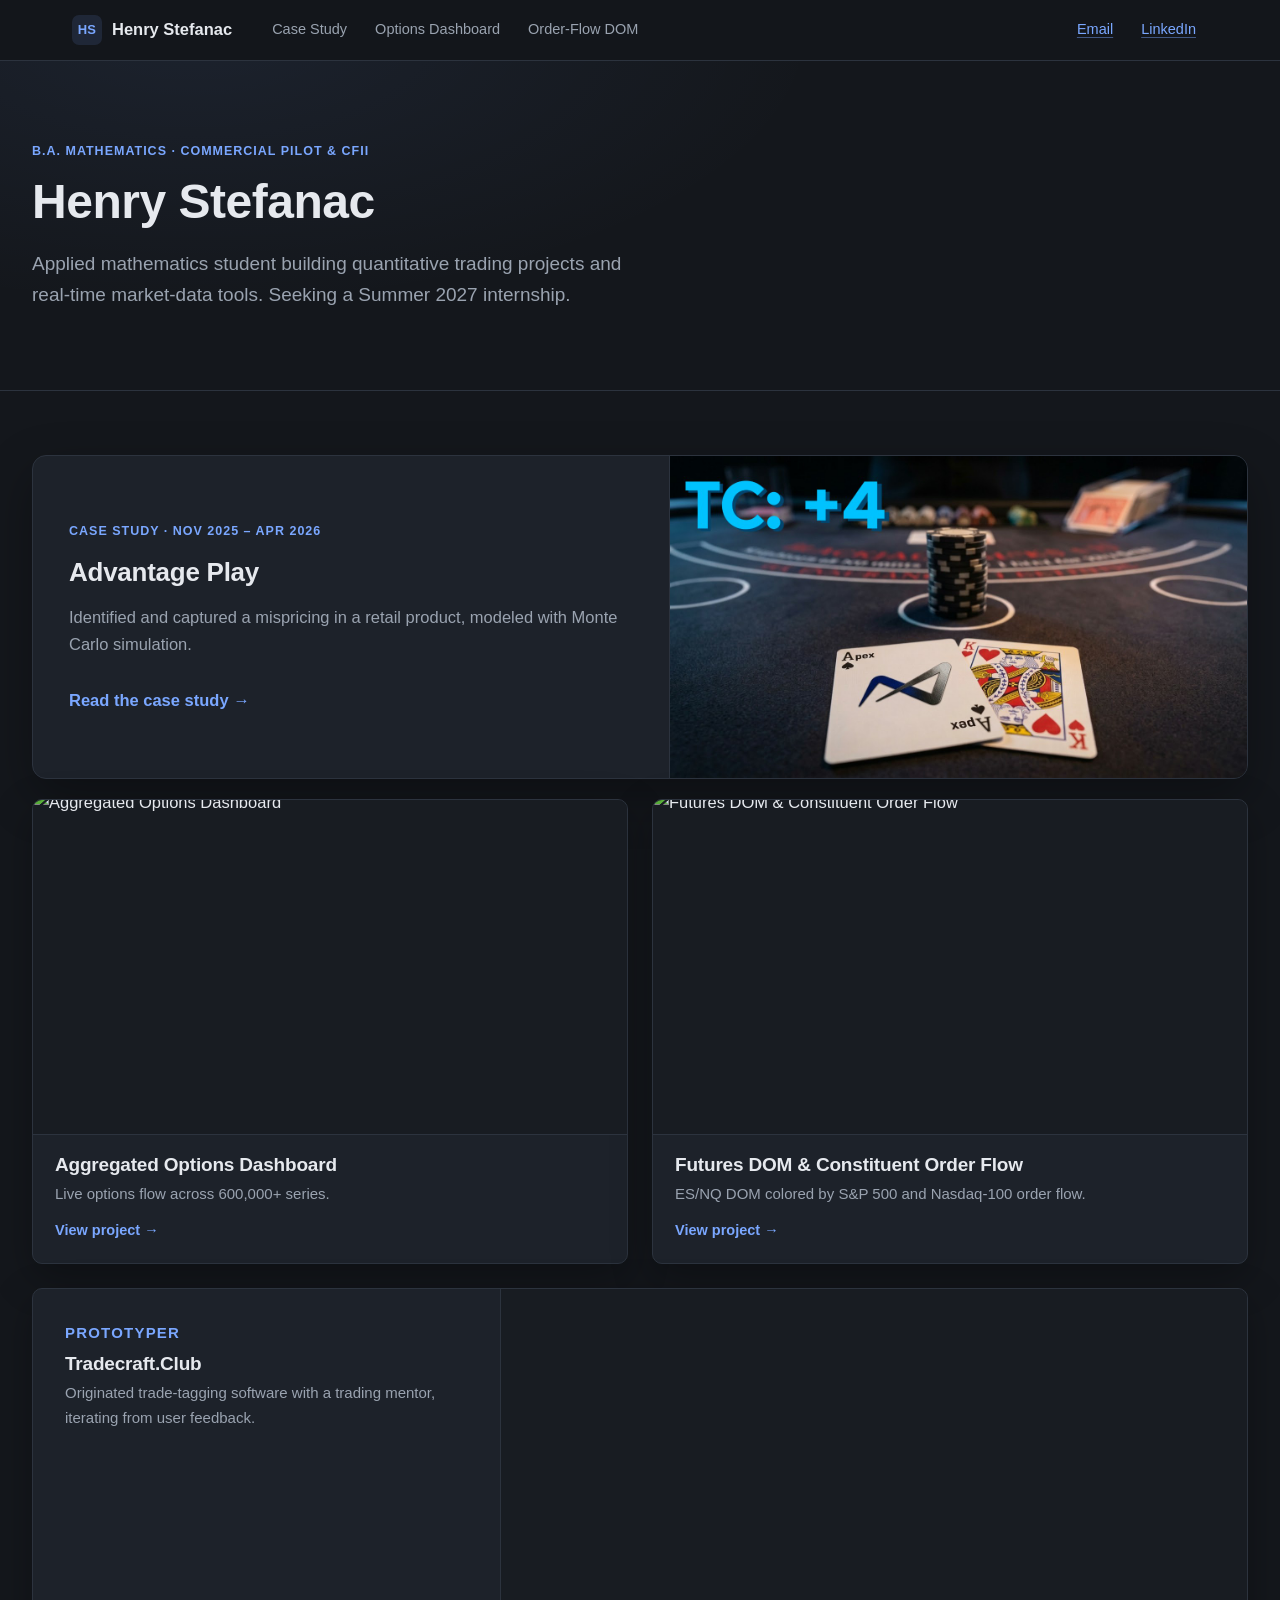
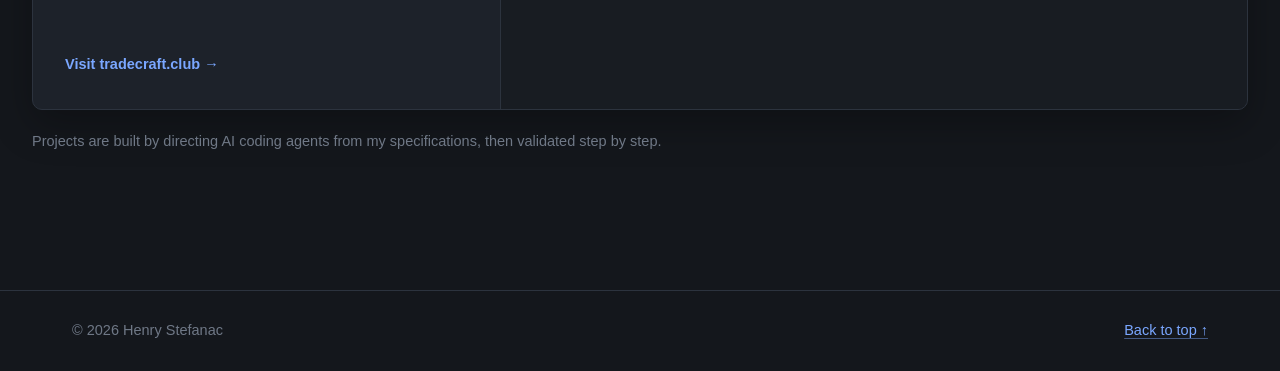
==== index.html @ d2aef84d "Initial upload of portfolio site" ====
<!DOCTYPE html>
<html lang="en">
<head>
<meta charset="utf-8">
<meta name="viewport" content="width=device-width, initial-scale=1">
<title>Henry Stefanac</title>
<meta name="description" content="Henry Stefanac: quantitative trading projects and market-data tools.">
<meta property="og:type" content="website">
<meta property="og:site_name" content="Henry Stefanac">
<meta property="og:title" content="Henry Stefanac">
<meta property="og:description" content="Applied Mathematics @ SNHU | Options &amp; Futures Market Structure | Former Commercial Pilot &amp; CFII">
<meta property="og:url" content="https://henrystefanac.github.io/">
<meta property="og:image" content="https://i.ytimg.com/vi/Dyf4AgnJJXM/maxresdefault.jpg">
<meta name="twitter:card" content="summary_large_image">
<link rel="icon" href="/assets/favicon.svg" type="image/svg+xml">
<link rel="stylesheet" href="/assets/css/style.css">
<script src="/assets/js/site.js" defer></script>
</head>
<body>

<header class="site-header">
  <div class="container bar">
    <a class="brand" href="/"><span class="mark">HS</span>Henry Stefanac</a>
    <nav class="site-nav">
      <a href="/fair-value/">Case Study</a>
      <a href="/options-dashboard/">Options Dashboard</a>
      <a href="/order-flow-dom/">Order-Flow DOM</a>
    </nav>
    <div class="contact">
      <a href="mailto:henrystefanac1@gmail.com">Email</a>
      <a href="https://www.linkedin.com/in/henrystefanac">LinkedIn</a>
    </div>
  </div>
</header>

<main class="home">

  <section class="hero">
    <div class="container">
      <p class="kicker">B.A. Mathematics &middot; Commercial Pilot &amp; CFII</p>
      <h1>Henry Stefanac</h1>
      <p class="lede">Applied mathematics student building quantitative trading projects and real-time market-data tools. Seeking a Summer 2027 internship.</p>
    </div>
  </section>

  <section class="block">
    <div class="container">

      <a class="feature" href="/fair-value/">
        <div class="body">
          <p class="kicker">Case Study &middot; Nov 2025 &ndash; Apr 2026</p>
          <h3>Advantage Play</h3>
          <p class="muted">Identified and captured a mispricing in a retail product, modeled with Monte Carlo simulation.</p>
          <span class="more">Read the case study</span>
        </div>
        <div class="media">
          <img src="/assets/img/advantage-play.jpg" alt="A blackjack hand with an Apex ace, a tall stack of chips bet and a true count of +4" loading="lazy">
        </div>
      </a>

      <div class="cards cards-2">
        <a class="proj" href="/options-dashboard/">
          <div class="thumb"><img src="https://i.ytimg.com/vi/Dyf4AgnJJXM/maxresdefault.jpg" alt="Aggregated Options Dashboard" loading="lazy"></div>
          <div class="body">
            <h3>Aggregated Options Dashboard</h3>
            <p>Live options flow across 600,000+ series.</p>
            <span class="more">View project</span>
          </div>
        </a>

        <a class="proj" href="/order-flow-dom/">
          <div class="thumb"><img src="https://i.ytimg.com/vi/dRT_sTLvEF0/maxresdefault.jpg" alt="Futures DOM &amp; Constituent Order Flow" loading="lazy"></div>
          <div class="body">
            <h3>Futures DOM &amp; Constituent Order Flow</h3>
            <p>ES/NQ DOM colored by S&amp;P 500 and Nasdaq-100 order flow.</p>
            <span class="more">View project</span>
          </div>
        </a>

        <a class="proj proj-wide" href="https://tradecraft.club" target="_blank" rel="noopener">
          <div class="thumb site-preview">
            <iframe src="https://tradecraft.club" title="Tradecraft.Club preview" loading="lazy" tabindex="-1" aria-hidden="true"></iframe>
          </div>
          <div class="body">
            <p class="kicker">Prototyper</p>
            <h3>Tradecraft.Club</h3>
            <p>Originated trade-tagging software with a trading mentor, iterating from user feedback.</p>
            <span class="more">Visit tradecraft.club</span>
          </div>
        </a>
      </div>

      <p class="build-note">Projects are built by directing AI coding agents from my specifications, then validated step by step.</p>
    </div>
  </section>

</main>

<footer class="site-footer">
  <div class="container">
    <span>&copy; 2026 Henry Stefanac</span>
    <nav>
      <a href="#">Back to top &uarr;</a>
    </nav>
  </div>
</footer>

</body>
</html>
---- assets/css/style.css ----
:root {
  --bg: #14171c;
  --band: #181c22;
  --surface: #1d222a;
  --surface-2: #242a34;
  --line: #2c333e;
  --line-strong: #3a4250;
  --text: #e6e9ee;
  --muted: #9aa3b0;
  --faint: #6f7886;
  --accent: #7aa7ff;
  --accent-soft: rgba(122, 167, 255, 0.12);
  --pos: #5fd08a;
  --radius: 10px;
  --container: 1200px;
  --header-h: 60px;
  color-scheme: dark;
}
* { box-sizing: border-box; }
html { -webkit-text-size-adjust: 100%; scroll-behavior: smooth; scroll-padding-top: 120px; }
@media (prefers-reduced-motion: reduce) {
  html { scroll-behavior: auto; }
}
body { margin: 0; background: var(--bg); color: var(--text); font-family: -apple-system, BlinkMacSystemFont, "Segoe UI", Roboto, "Helvetica Neue", Arial, sans-serif; font-size: 16.5px; line-height: 1.65; }
a { color: var(--accent); text-decoration: none; }
a:hover { text-decoration: underline; text-underline-offset: 3px; }
a:focus-visible, button:focus-visible { outline: 2px solid var(--accent); outline-offset: 2px; border-radius: 4px; }
img { max-width: 100%; display: block; }
.container { max-width: var(--container); margin: 0 auto; padding: 0 32px; }
h1, h2, h3 { line-height: 1.25; letter-spacing: -0.01em; margin: 0; }
h1 { font-size: 40px; font-weight: 700; }
h2 { font-size: 24px; font-weight: 650; }
h3 { font-size: 18px; font-weight: 600; }
p, ul, ol { margin: 0 0 16px; }
li { margin-bottom: 8px; }
.muted { color: var(--muted); }
.site-header { position: sticky; top: 0; z-index: 50; background: rgba(20, 23, 28, 0.88); backdrop-filter: saturate(140%) blur(10px); -webkit-backdrop-filter: saturate(140%) blur(10px); border-bottom: 1px solid var(--line); }
.site-header .bar { display: flex; align-items: center; gap: 28px; height: var(--header-h); }
.brand { display: flex; align-items: center; gap: 10px; color: var(--text); font-weight: 650; white-space: nowrap; }
.brand:hover { text-decoration: none; }
.brand .mark { display: grid; place-items: center; width: 30px; height: 30px; border-radius: 7px; background: var(--accent-soft); color: var(--accent); font-size: 13px; font-weight: 700; letter-spacing: 0.02em; }
.site-nav { display: flex; gap: 4px; flex: 1; }
.site-nav a, .contact a { color: var(--muted); font-size: 14.5px; padding: 6px 12px; border-radius: 6px; white-space: nowrap; transition: color .15s, background-color .15s; }
.site-nav a:hover, .contact a:hover { color: var(--text); background: var(--surface); text-decoration: none; }
.site-nav a[aria-current="page"] { color: var(--text); background: var(--surface-2); }
.contact { display: flex; gap: 4px; }
.btn { display: inline-flex; align-items: center; gap: 8px; padding: 9px 16px; border-radius: 8px; font-size: 15px; font-weight: 550; border: 1px solid var(--line-strong); color: var(--text); background: var(--surface); transition: border-color .15s, background-color .15s; }
.btn:hover { text-decoration: none; border-color: var(--accent); }
.tags { display: flex; flex-wrap: wrap; gap: 8px; margin: 0; padding: 0; list-style: none; }
.tags li { margin: 0; font-size: 13px; color: var(--muted); padding: 3px 10px; border: 1px solid var(--line-strong); border-radius: 999px; }
.kicker { font-size: 12.5px; font-weight: 600; text-transform: uppercase; letter-spacing: 0.08em; color: var(--accent); margin-bottom: 10px; }
.hero { padding: 72px 0 64px; border-bottom: 1px solid var(--line); background: radial-gradient(900px 400px at 15% -10%, rgba(122,167,255,0.08), transparent 70%); }
.hero h1 { font-size: 48px; margin-bottom: 16px; }
.hero .lede { font-size: 19px; color: var(--muted); max-width: 62ch; }
.card { background: var(--surface); border: 1px solid var(--line); border-radius: var(--radius); padding: 24px; }
.block { padding: 64px 0; }
.block + .block { border-top: 1px solid var(--line); }
.feature { display: grid; grid-template-columns: 1.1fr 1fr; gap: 0; background: var(--surface); border: 1px solid var(--line); border-radius: 14px; overflow: hidden; color: var(--text); transition: border-color .2s, transform .2s; }
.feature:hover { border-color: var(--line-strong); text-decoration: none; }
.feature .body { padding: 36px; }
.feature h3 { font-size: 26px; margin-bottom: 12px; }
.feature .media { background: var(--band); border-left: 1px solid var(--line); min-height: 280px; display: grid; }
.feature .media > * { margin: 20px; }
.more { display: inline-block; margin-top: 8px; font-weight: 550; color: var(--accent); }
.more::after { content: " \2192"; transition: margin-left .15s; }
a:hover .more::after, .more:hover::after { margin-left: 4px; }
.cards { display: grid; grid-template-columns: repeat(3, 1fr); gap: 20px; }
.proj { display: flex; flex-direction: column; background: var(--surface); border: 1px solid var(--line); border-radius: var(--radius); overflow: hidden; color: var(--text); transition: border-color .2s, transform .2s; }
a.proj:hover { border-color: var(--line-strong); transform: translateY(-2px); text-decoration: none; }
.proj .thumb { aspect-ratio: 16 / 9; background: var(--band); border-bottom: 1px solid var(--line); display: grid; }
.proj .thumb img { width: 100%; height: 100%; object-fit: cover; }
.proj .body { padding: 20px 22px 22px; display: flex; flex-direction: column; gap: 10px; flex: 1; }
.proj h3 { font-size: 18px; }
.proj p { margin: 0; color: var(--muted); font-size: 15px; }
.proj .more { margin-top: auto; padding-top: 6px; font-size: 14.5px; }
.page-hero { padding: 40px 0 44px; background: var(--band); border-bottom: 1px solid var(--line); }
.crumbs { font-size: 14px; color: var(--faint); margin-bottom: 20px; }
.crumbs a { color: var(--muted); }
.page-hero-grid { display: grid; grid-template-columns: 1.4fr 1fr; gap: 48px; align-items: end; }
.page-hero h1 { margin-bottom: 14px; }
.page-hero .lede { font-size: 18px; color: var(--muted); max-width: 60ch; }
.page-hero .tags { margin-top: 20px; }
.stats { display: grid; grid-template-columns: 1fr; gap: 12px; }
.stat { background: var(--surface); border: 1px solid var(--line); border-radius: var(--radius); padding: 16px 18px; }
.stat .num { display: block; font-size: 24px; font-weight: 650; font-variant-numeric: tabular-nums; line-height: 1.2; }
.stat .label { display: block; font-size: 13.5px; color: var(--muted); margin-top: 4px; }
.subnav { position: sticky; top: var(--header-h); z-index: 40; background: rgba(20, 23, 28, 0.92); backdrop-filter: blur(8px); -webkit-backdrop-filter: blur(8px); border-bottom: 1px solid var(--line); }
.subnav .container { display: flex; gap: 2px; overflow-x: auto; scrollbar-width: none; }
.subnav .container::-webkit-scrollbar { display: none; }
.subnav a { flex: none; font-size: 14px; color: var(--muted); padding: 12px 12px; border-bottom: 2px solid transparent; white-space: nowrap; }
.subnav a:hover { color: var(--text); text-decoration: none; }
.subnav a.active { color: var(--text); border-bottom-color: var(--accent); }
.subnav:empty { display: none; }
.media-block { padding: 48px 0 8px; }
.video { position: relative; aspect-ratio: 16 / 9; width: 100%; background: #0d0f13; border: 1px solid var(--line); border-radius: 12px; overflow: hidden; display: grid; }
.video iframe { position: absolute; inset: 0; width: 100%; height: 100%; border: 0; }
.media-block figure, figure { margin: 0; }
figcaption { font-size: 15px; color: var(--muted); margin-top: 14px; max-width: 80ch; }
.row { display: grid; grid-template-columns: 260px minmax(0, 760px); justify-content: center; gap: 48px; padding: 48px 0; border-top: 1px solid var(--line); }
.content > .row:first-child { border-top: 0; }
.row > header h2 { position: sticky; top: calc(var(--header-h) + 64px); font-size: 21px; }
.row .body { max-width: 760px; }
.row .body h3 { margin: 28px 0 10px; }
.row .body h3:first-child { margin-top: 0; }
.row .body ul { padding-left: 20px; }
.table-scroll { overflow-x: auto; margin: 20px 0; border: 1px solid var(--line); border-radius: var(--radius); }
table { border-collapse: collapse; width: 100%; font-size: 15px; }
th, td { text-align: left; padding: 12px 14px; border-bottom: 1px solid var(--line); vertical-align: top; }
tbody tr:last-child td { border-bottom: 0; }
th { font-weight: 600; background: var(--surface); color: var(--text); }
tbody tr:hover td { background: rgba(255,255,255,0.015); }
td.num, th.num { text-align: right; font-variant-numeric: tabular-nums; }
.band { background: var(--band); border-top: 1px solid var(--line); border-bottom: 1px solid var(--line); padding: 48px 0; }
.band-head { display: flex; justify-content: space-between; align-items: end; gap: 24px; margin-bottom: 20px; }
.band-head .body { max-width: 760px; }
.band-head h2 { margin-bottom: 10px; }
.sim-embed { display: block; width: calc(100% - 48px); margin: 0 24px; height: 980px; border: 1px solid var(--line); border-radius: 12px; background: #f3f4f6; }
.phone-only { display: none; }
.page-foot { padding: 32px 0 8px; border-top: 1px solid var(--line); display: flex; justify-content: space-between; gap: 24px; flex-wrap: wrap; align-items: center; }
.page-foot .note { font-size: 14.5px; color: var(--faint); margin: 0; max-width: 70ch; }
.next-link { display: inline-flex; flex-direction: column; gap: 2px; padding: 14px 18px; border: 1px solid var(--line); border-radius: var(--radius); background: var(--surface); color: var(--text); transition: border-color .2s; }
.next-link:hover { border-color: var(--accent); text-decoration: none; }
.next-link small { color: var(--faint); font-size: 12.5px; text-transform: uppercase; letter-spacing: 0.06em; }
.site-footer { margin-top: 72px; border-top: 1px solid var(--line); padding: 28px 0; font-size: 14.5px; color: var(--faint); }
.site-footer .container { display: flex; justify-content: space-between; gap: 16px; flex-wrap: wrap; }
.site-footer nav { display: flex; gap: 20px; }
.site-footer a { color: var(--muted); }
@media (max-width: 1000px) {
  .page-hero-grid { grid-template-columns: 1fr; gap: 32px; }
  .stats { grid-template-columns: repeat(3, 1fr); }
  .feature { grid-template-columns: 1fr; }
  .feature .media { border-left: 0; border-top: 1px solid var(--line); min-height: 220px; }
  .cards { grid-template-columns: 1fr 1fr; }
  .row { grid-template-columns: 1fr; gap: 16px; }
  .row > header h2 { position: static; }
  .sim-embed { display: none; }
  .phone-only { display: block; }
  .band-head { flex-direction: column; align-items: start; }
}
@media (max-width: 720px) {
  body { font-size: 16px; }
  .container { padding: 0 16px; }
  .site-header .bar { height: auto; flex-wrap: wrap; gap: 4px 12px; padding: 10px 0 6px; }
  .contact { margin-left: auto; }
  .site-nav { order: 3; flex-basis: 100%; overflow-x: auto; scrollbar-width: none; }
  .site-nav::-webkit-scrollbar { display: none; }
  .subnav { top: 0; position: relative; }
  html { scroll-padding-top: 16px; }
  h1, .hero h1 { font-size: 32px; }
  .hero { padding: 44px 0 40px; }
  .block { padding: 44px 0; }
  .stats { grid-template-columns: 1fr; }
  .cards { grid-template-columns: 1fr; }
  .feature .body { padding: 24px; }
  .row { padding: 36px 0; }
}
.row .body figure { margin: 28px 0; }
.row .body > figure:last-child { margin-bottom: 0; }
.not-found { padding: 96px 0; }
.not-found h1 { margin-bottom: 16px; }
.page-hero-grid { grid-template-columns: 1fr; gap: 28px; align-items: start; }
.page-hero-grid .stats { grid-template-columns: repeat(3, 1fr); }
@media (max-width: 720px) {
  .page-hero-grid .stats { grid-template-columns: 1fr; }
}
.trends-embed { border-radius: var(--radius); overflow: hidden; background: #fff; min-height: 200px; }
.trends-embed iframe { display: block; width: 100% !important; }
.split-section > .content > .row { border-top: 1px solid var(--line); padding-bottom: 32px; }
.split-section > .content > .row.cont { border-top: 0; padding-top: 32px; }
.band-head h3 { font-size: 20px; margin-bottom: 10px; }
.split-section + .content > .row:first-child { border-top: 1px solid var(--line); }
.stacked .row { grid-template-columns: minmax(0, 1fr); gap: 20px; }
.stacked .row > header h2 { position: static; font-size: 30px; }
.stacked .row.cont > div:first-child { display: none; }
.stacked .content > .row:first-child { padding-top: 56px; }
@media (max-width: 720px) {
  .stacked .row > header h2 { font-size: 26px; }
}
.table-note { font-size: 14px; color: var(--faint); margin-top: -8px; }
.stacked .row .body h3 { font-size: 19px; }
.band-head { align-items: center; }
.band-head h3 { font-size: 20px; margin: 0; text-wrap: balance; }
.sim-guide { display: grid; grid-template-columns: minmax(0, 2fr) minmax(0, 3fr); gap: 20px; margin-bottom: 24px; }
.sim-guide .card { padding: 20px 22px; font-size: 15.5px; }
.sim-guide p { margin-bottom: 10px; }
.sim-guide ul { margin: 0; padding-left: 18px; }
.sim-guide li { margin-bottom: 8px; color: var(--muted); }
.sim-guide li:last-child { margin-bottom: 0; }
.sim-guide strong { color: var(--text); font-weight: 600; }
@media (max-width: 1000px) {
  .sim-guide { display: none; }
}
.sim-note { font-size: 14px; color: var(--faint); margin: 12px auto 0; }
.sim-note strong { color: var(--muted); font-weight: 600; }
@media (max-width: 1000px) {
  .sim-note { display: none; }
}
tr.strong-row td { font-weight: 600; color: var(--text); }
tr.group-row td { font-size: 12.5px; text-transform: uppercase; letter-spacing: 0.06em; color: var(--faint); padding-top: 18px; padding-bottom: 6px; }
td.indent { padding-left: 28px; }
.chart-pair { display: grid; grid-template-columns: 1fr 1fr; gap: 20px; width: min(calc(var(--container) - 64px), calc(100vw - 64px)); margin: 32px 0; }
.chart-fig { margin: 0; min-width: 0; }
.chart-box { display: flex; flex-direction: column; height: 500px; background: var(--surface); border: 1px solid var(--line); border-radius: var(--radius); padding: 16px 16px 10px; }
.chart-title { margin: 0 0 6px; font-size: 16px; font-weight: 600; color: var(--text); }
.chart-canvas { position: relative; flex: 1; min-height: 0; }
.chart-legend { display: flex; flex-wrap: wrap; gap: 4px 16px; font-size: 13px; color: var(--muted); margin-bottom: 10px; }
.chart-legend span { display: inline-flex; align-items: center; gap: 7px; }
.chart-fig figcaption { margin-top: 10px; max-width: none; }
.key { display: inline-block; flex: none; }
.key-line { width: 18px; height: 0; border-top: 2px solid #7aa7ff; }
.key-muted { border-top-color: rgba(154, 163, 176, 0.6); }
.key-alive { border-top-color: #7aa7ff; }
.key-dash { width: 18px; height: 0; border-top: 2px dashed #c9ced6; }
.key-diamond { width: 9px; height: 9px; background: #f2b544; transform: rotate(45deg); }
.key-dot { width: 10px; height: 10px; border-radius: 50%; background: #ef5b5b; }
@media (max-width: 1000px) {
  .chart-pair { grid-template-columns: 1fr; width: 100%; }
}
@media (max-width: 720px) {
  .chart-box { height: 400px; padding: 12px 8px 6px; }
}
main { overflow-x: clip; }
@media (min-width: 1001px) {
  .chart-pair { width: calc(100vw - 128px); margin-left: calc(64px - 32px - max(0px, (100vw - var(--container)) / 2)); }
}
main.stacked { --container: 880px; }
.stacked .row .body { max-width: none; }
.stacked .row > header h2 { text-align: center; font-size: 36px; text-decoration: underline; text-decoration-thickness: 2px; text-underline-offset: 10px; }
@media (max-width: 720px) {
  .stacked .row > header h2 { font-size: 30px; }
}
.stacked .band { --container: 1200px; }
.sim-topnote { font-size: 14px; color: var(--faint); margin: -8px 0 16px; }
.chart-head { display: flex; justify-content: space-between; align-items: center; gap: 12px; margin-bottom: 6px; }
.chart-head .chart-title { margin: 0; }
.switch { display: inline-flex; align-items: center; gap: 8px; flex: none; background: none; border: 0; padding: 4px 2px; cursor: pointer; font: inherit; font-size: 13.5px; color: var(--muted); }
.switch-track { position: relative; width: 34px; height: 20px; border-radius: 999px; background: var(--line-strong); transition: background-color .15s; }
.switch-thumb { position: absolute; top: 3px; left: 3px; width: 14px; height: 14px; border-radius: 50%; background: #e6e9ee; transition: transform .15s; }
.switch[aria-checked="true"] { color: var(--text); }
.switch[aria-checked="true"] .switch-track { background: var(--accent); }
.switch[aria-checked="true"] .switch-thumb { transform: translateX(14px); background: #0f1420; }
.legend-fit[hidden] { display: none; }
.chart-pair-short .chart-box { height: 400px; }
.key-sq { width: 11px; height: 11px; border-radius: 2px; }
.key-model { background: #8b95a5; }
.key-actual { background: #7aa7ff; }
.key-p0 { background: #3a4250; }
.key-p1 { background: #3d6bb3; }
.key-p2 { background: #6f9ef2; }
.key-p3 { background: #b8d0ff; }
.chart-count { display: inline-flex; align-items: center; gap: 8px; flex: none; padding: 4px 2px; font-size: 13.5px; font-weight: 600; color: var(--text); }
.chart-caption { font-size: 15px; color: var(--muted); text-align: center; max-width: 720px; margin: -12px auto 28px; }
.row .body ol { padding-left: 22px; }
.row .body ol li { margin-bottom: 10px; }
.formula { font: 500 15px/1.5 ui-monospace, SFMono-Regular, Consolas, monospace; background: var(--band); border: 1px solid var(--line); border-radius: var(--radius); padding: 12px 16px; overflow-x: auto; }
.swatch { display: inline-block; width: 12px; height: 12px; border-radius: 3px; margin-right: 8px; vertical-align: -1px; border: 1px solid var(--line); }
.page-foot .next-link:only-child { margin-left: auto; }
.build-note { font-size: 14.5px; color: var(--faint); margin: 20px 0 0; }
.page-hero-grid .stats.stats-2 { grid-template-columns: repeat(2, 1fr); }
@media (max-width: 720px) {
  .page-hero-grid .stats.stats-2 { grid-template-columns: 1fr; }
}
.stacked .subnav { --container: 1200px; }
.stacked .subnav a:first-child { margin-left: auto; }
.stacked .subnav a:last-child { margin-right: auto; }
main.stacked { --container: 1360px; --panel: #191d24; --panel-2: #20252e; --warm: var(--accent); }
.stacked .page-hero { background: radial-gradient(900px 320px at 50% -40%, rgba(122, 167, 255, 0.10), transparent 70%), var(--band); }
.stacked .tags li { color: var(--accent); background: var(--accent-soft); border-color: rgba(122, 167, 255, 0.28); }
.stacked .stat { background: var(--panel-2); box-shadow: 0 6px 18px rgba(0, 0, 0, 0.25), inset 0 1px 0 rgba(255, 255, 255, 0.04); }
.stacked .media-block { padding: 40px 0 0; }
.stacked .media-block figure, .stacked .content > .row, .stacked .content > .row.cont { background: var(--panel); border: 1px solid var(--line); border-radius: 14px; box-shadow: 0 18px 50px rgba(0, 0, 0, 0.30); margin: 0 0 28px; }
.stacked .media-block figure { padding: 20px 20px 18px; }
.stacked .content > .row, .stacked .content > .row:first-child, .stacked .content > .row.cont { padding: 44px 48px; }
.stacked .subnav + .content { padding-top: 40px; }
.stacked .media-block + .content, .stacked .split-section > .content { padding-top: 0; }
.stacked .band { margin: 0 0 28px; }
.stacked .media-block figure, .stacked .subnav + .content > .row:first-child { border-top: 2px solid var(--warm); }
.stacked .content:last-child > section.row:last-of-type { border-bottom: 2px solid var(--warm); }
.stacked .row .body { max-width: 820px; width: 100%; margin: 0 auto; }
@media (min-width: 1001px) {
  .stacked .chart-pair { width: min(1198px, calc(100vw - 164px)); margin-left: calc((100% - min(1198px, calc(100vw - 164px))) / 2); }
}
.stacked .row > header h2 { text-decoration-color: var(--accent); }
.stacked .formula, .stacked .table-scroll, .stacked .next-link { background: var(--panel-2); box-shadow: inset 0 1px 0 rgba(255, 255, 255, 0.04); }
.stacked th { background: rgba(122, 167, 255, 0.08); }
.stacked .page-foot { border-top: 0; padding: 8px 0 0; margin-bottom: 64px; }
@media (max-width: 720px) {
  .stacked .content > .row, .stacked .content > .row:first-child, .stacked .content > .row.cont { padding: 28px 20px; }
  .stacked .media-block figure { padding: 12px; }
  .stacked .media-block { padding-top: 24px; }
  .stacked .subnav + .content { padding-top: 24px; }
}
.contact a, .site-footer a { color: var(--accent); text-decoration: underline; text-decoration-color: rgba(122, 167, 255, 0.45); text-underline-offset: 3px; }
.contact a:hover, .site-footer a:hover { color: #a9c4ff; text-decoration-color: currentColor; }
.home .hero { padding: 80px 0 64px; }
.home .hero .lede { max-width: 58ch; }
.home .feature { margin-bottom: 20px; box-shadow: 0 18px 50px rgba(0, 0, 0, 0.30); }
.home .feature .body { display: flex; flex-direction: column; justify-content: center; gap: 4px; }
.home .feature .media { padding: 28px; align-content: center; }
.home .feature .media > * { margin: 0; }
.home .feature .stat { background: var(--surface-2); box-shadow: 0 6px 18px rgba(0, 0, 0, 0.25), inset 0 1px 0 rgba(255, 255, 255, 0.04); }
.home .proj { box-shadow: 0 14px 40px rgba(0, 0, 0, 0.28); }
.home .tags li { color: var(--accent); background: var(--accent-soft); border-color: rgba(122, 167, 255, 0.28); }
.home .proj .tags { margin: 2px 0 0; }
.home .proj .tags li { font-size: 12px; }
.site-preview { position: relative; overflow: hidden; display: block; }
.site-preview iframe { position: absolute; top: 0; left: 0; width: 200%; height: 200%; border: 0; transform: scale(0.5); transform-origin: 0 0; pointer-events: none; }
@media (max-width: 1000px) {
  .home .feature .media { border-left: 0; border-top: 1px solid var(--line); }
}
main.home { --container: 1360px; }
.home .cards { gap: 24px; }
.home .proj .body { padding: 18px 22px 20px; gap: 6px; }
.home .proj h3 { font-size: 19px; }
.proj .thumb { position: relative; overflow: hidden; }
.proj .thumb img { position: absolute; inset: 0; width: 100%; height: 100%; object-fit: cover; }
.home .cards-2 { grid-template-columns: 1fr 1fr; }
.home .proj-wide { grid-column: 1 / -1; display: grid; grid-template-columns: 1fr 1.6fr; }
.home .proj-wide .thumb { order: 2; border-bottom: 0; border-left: 1px solid var(--line); }
.home .proj-wide .body { order: 1; justify-content: center; padding: 32px; }
.home .proj-wide .kicker { margin: 0; color: var(--accent); }
@media (max-width: 1000px) {
  .home .cards-2 { grid-template-columns: 1fr; }
  .home .proj-wide { grid-template-columns: 1fr; }
  .home .proj-wide .thumb { order: 0; border-left: 0; border-bottom: 1px solid var(--line); }
}
.home .cards-2 .proj .thumb img { inset: auto 0; top: -3.5%; height: 106%; }
.home .feature .media { padding: 0; min-height: 0; display: flex; align-items: center; background: #0b0d11; }
.home .feature .media img { display: block; width: 100%; height: auto; }
.not-found { padding: 80px 0 40px; background: radial-gradient(900px 320px at 50% -10%, rgba(122, 167, 255, 0.10), transparent 70%); }
.nf-card { max-width: 560px; margin: 0 auto; padding: 40px 44px; background: #191d24; border: 1px solid var(--line); border-top: 2px solid var(--accent); border-radius: 14px; box-shadow: 0 18px 50px rgba(0, 0, 0, 0.30); }
.nf-card h1 { font-size: 34px; margin-bottom: 10px; }
.nf-links { list-style: none; padding: 0; margin: 20px 0 0; display: grid; gap: 8px; }
.nf-links a { display: block; padding: 10px 14px; border: 1px solid var(--line); border-radius: var(--radius); background: #20252e; color: var(--text); }
.nf-links a:hover { border-color: var(--accent); text-decoration: none; }
.nf-links a::after { content: " \2192"; color: var(--accent); }
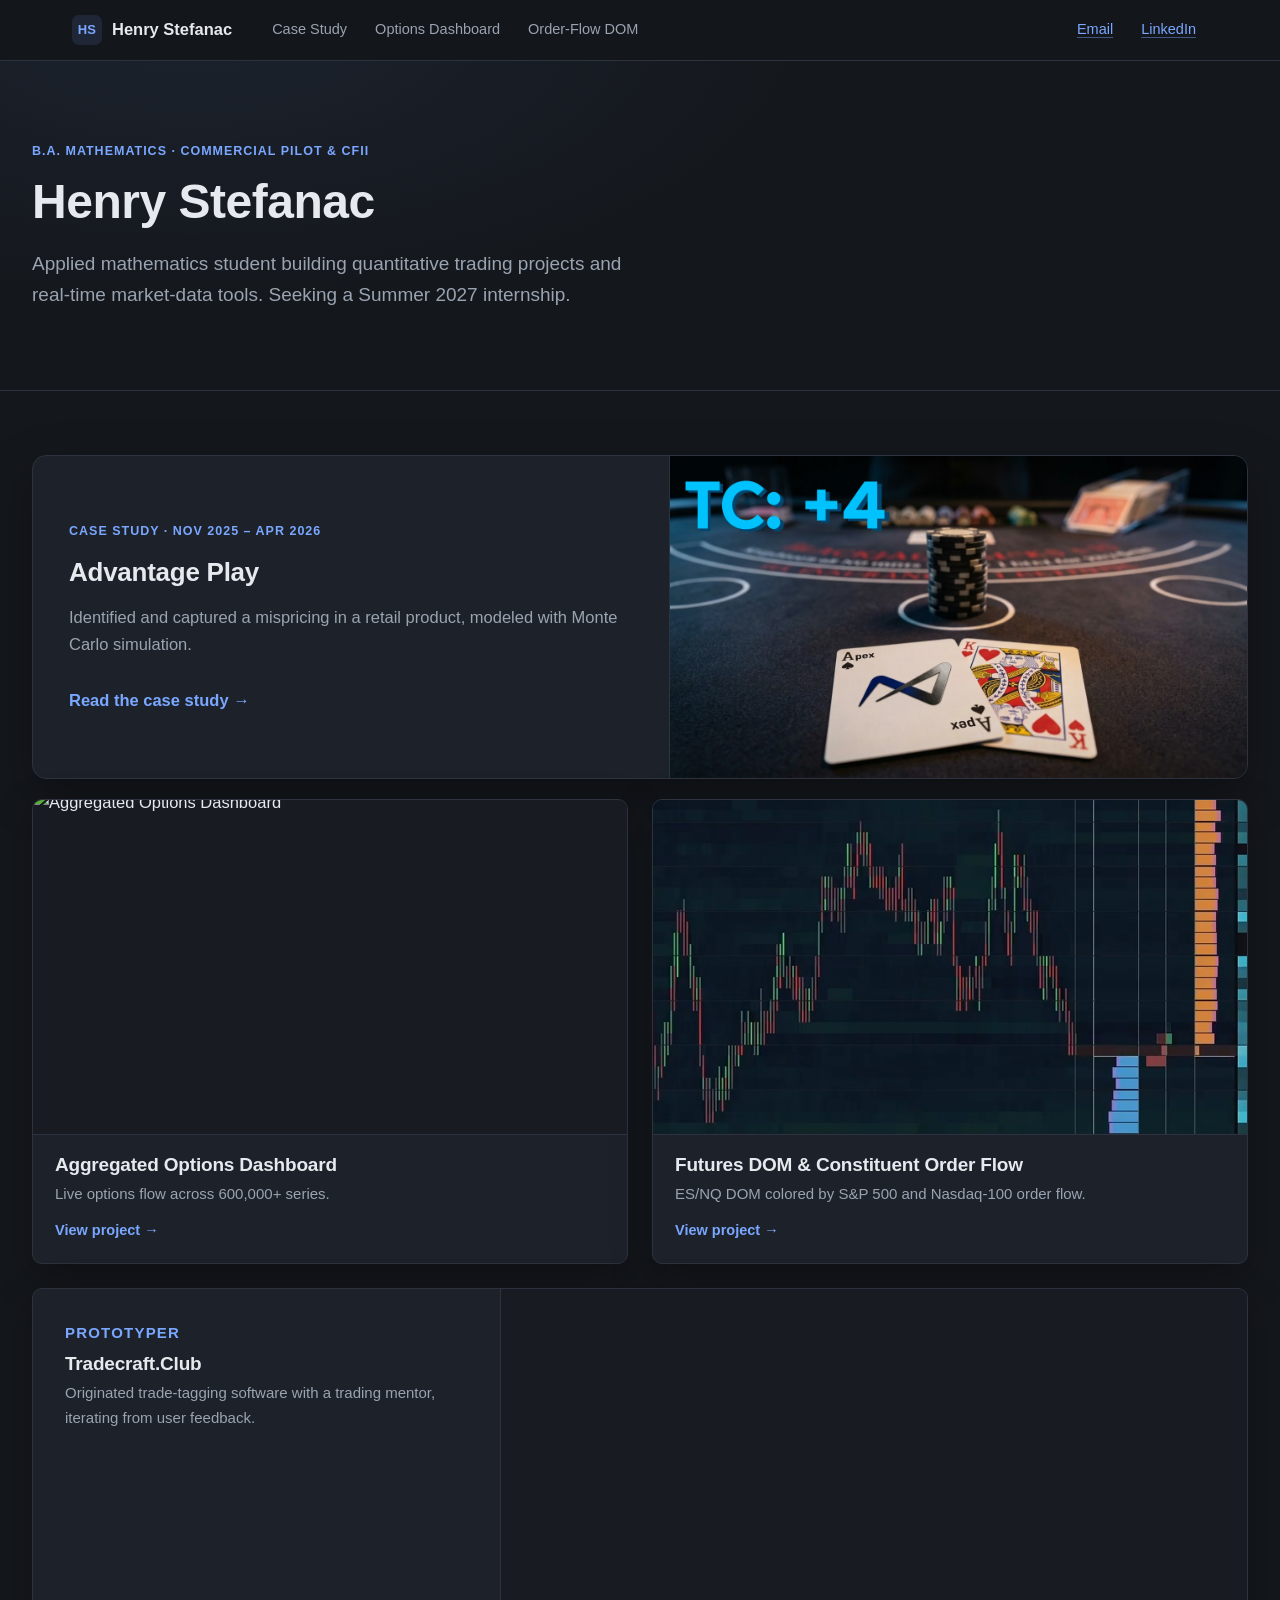
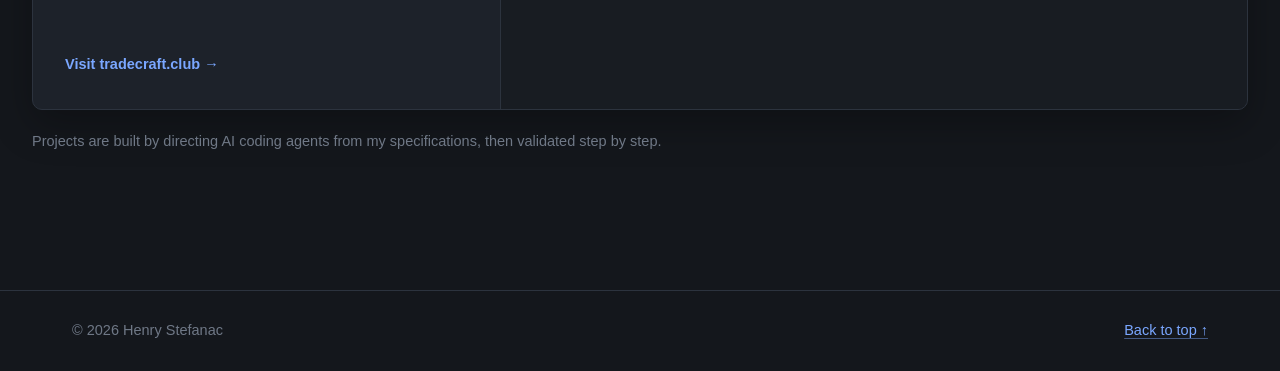
==== commit 67afa403: "Add link preview images" ====
--- a/index.html
+++ b/index.html
@@ -10,7 +10,9 @@
 <meta property="og:title" content="Henry Stefanac">
 <meta property="og:description" content="Applied Mathematics @ SNHU | Options &amp; Futures Market Structure | Former Commercial Pilot &amp; CFII">
 <meta property="og:url" content="https://henrystefanac.github.io/">
-<meta property="og:image" content="https://i.ytimg.com/vi/Dyf4AgnJJXM/maxresdefault.jpg">
+<meta property="og:image" content="https://henrystefanac.github.io/assets/img/preview.jpg">
+<meta property="og:image:width" content="1200">
+<meta property="og:image:height" content="627">
 <meta name="twitter:card" content="summary_large_image">
 <link rel="icon" href="/assets/favicon.svg" type="image/svg+xml">
 <link rel="stylesheet" href="/assets/css/style.css">
@@ -60,7 +62,7 @@
 
       <div class="cards cards-2">
         <a class="proj" href="/options-dashboard/">
-          <div class="thumb"><img src="https://i.ytimg.com/vi/Dyf4AgnJJXM/maxresdefault.jpg" alt="Aggregated Options Dashboard" loading="lazy"></div>
+          <div class="thumb"><img class="crop-bars" src="https://i.ytimg.com/vi/Dyf4AgnJJXM/maxresdefault.jpg" alt="Aggregated Options Dashboard" loading="lazy"></div>
           <div class="body">
             <h3>Aggregated Options Dashboard</h3>
             <p>Live options flow across 600,000+ series.</p>
@@ -69,7 +71,7 @@
         </a>
 
         <a class="proj" href="/order-flow-dom/">
-          <div class="thumb"><img src="https://i.ytimg.com/vi/dRT_sTLvEF0/maxresdefault.jpg" alt="Futures DOM &amp; Constituent Order Flow" loading="lazy"></div>
+          <div class="thumb"><img src="/assets/img/order-flow-preview.jpg" alt="Futures DOM &amp; Constituent Order Flow" loading="lazy"></div>
           <div class="body">
             <h3>Futures DOM &amp; Constituent Order Flow</h3>
             <p>ES/NQ DOM colored by S&amp;P 500 and Nasdaq-100 order flow.</p>
--- a/assets/css/style.css
+++ b/assets/css/style.css
@@ -324,7 +324,7 @@
   .home .proj-wide { grid-template-columns: 1fr; }
   .home .proj-wide .thumb { order: 0; border-left: 0; border-bottom: 1px solid var(--line); }
 }
-.home .cards-2 .proj .thumb img { inset: auto 0; top: -3.5%; height: 106%; }
+.home .cards-2 .proj .thumb img.crop-bars { inset: auto 0; top: -3.5%; height: 106%; }
 .home .feature .media { padding: 0; min-height: 0; display: flex; align-items: center; background: #0b0d11; }
 .home .feature .media img { display: block; width: 100%; height: auto; }
 .not-found { padding: 80px 0 40px; background: radial-gradient(900px 320px at 50% -10%, rgba(122, 167, 255, 0.10), transparent 70%); }
